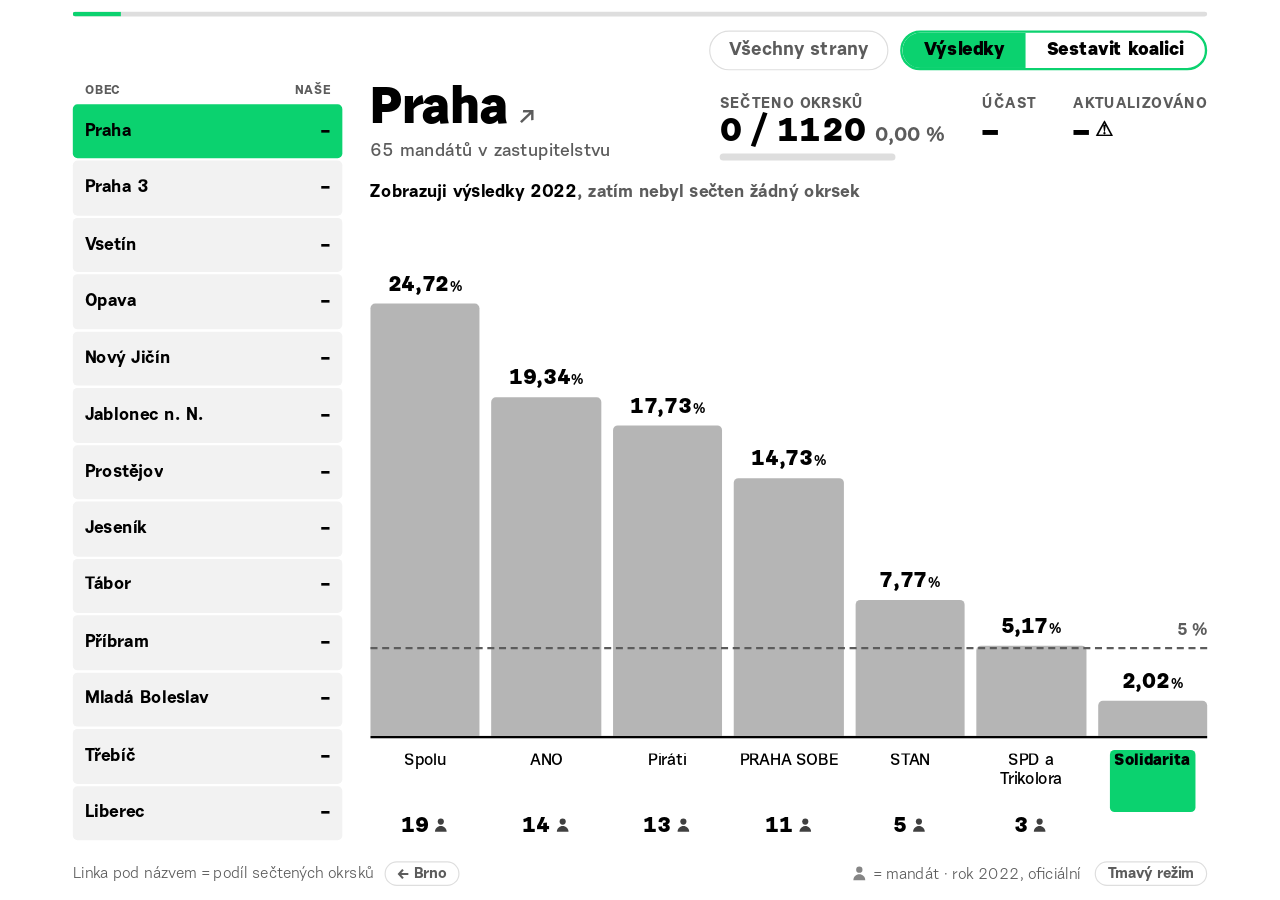
==== mesta.html @ b4650e69 "Stránka mesta.html: 13 dalších měst (stahování, výsledky 2022, barvy, zkratky) Co-Authored-By: Claud" ====
<!doctype html>
<html lang="cs" data-theme="light">
<head>
<meta charset="utf-8">
<meta name="viewport" content="width=device-width, initial-scale=1, viewport-fit=cover">
<title>Volby 2026 – města</title>
<script>
  try { document.documentElement.dataset.theme = localStorage.getItem("vv-theme") || "light"; } catch (e) {}
</script>
<script>document.write('<link rel="stylesheet" href="app.css?v=' + Date.now() + '">');</script>
</head>
<body data-config="config-mesta.json">
<!-- Projektor 4:3 (≥ 700 px) -->
<div id="stage" class="stage">
  <div id="brnoRow" class="brno-row"></div>
  <div class="countdown"><div id="countdown"></div></div>
  <div class="toolbar">
    <button id="allBtn" class="pill-toggle" type="button">Všechny strany</button>
    <div class="seg" role="tablist">
      <button type="button" data-view="res">Výsledky</button>
      <button type="button" data-view="coal">Sestavit koalici</button>
    </div>
  </div>
  <div class="main">
    <aside id="side" class="side"></aside>
    <section id="detail" class="detail"></section>
  </div>
  <footer class="foot">
    <div id="footLeft"></div>
    <div class="foot-right"><span id="seatNote"></span><button id="themeBtn" class="pill-small" type="button"></button></div>
  </footer>
</div>

<!-- Mobil (< 700 px) -->
<div id="mobile" class="mobile">
  <div class="m-bar">
    <div id="mChips" class="m-chips"></div>
    <button id="mTheme" class="pill-small" type="button"></button>
  </div>
  <div id="mUnits"></div>
  <div id="mSeatNote" class="m-note"></div>
</div>
<div id="mCoal" class="m-coal" hidden>
  <div class="m-coal-head"><button id="mCoalClose" class="pill-small" type="button">Zavřít</button></div>
  <div id="mCoalBody" class="m-coal-body"></div>
</div>

<script>
  // GitHub Pages posílá max-age=600 – přidáním času obejdeme mezipaměť, aby se změny projevily hned.
  (function () {
    var s = document.createElement("script");
    s.src = "app.js?v=" + Date.now(); document.body.appendChild(s);
  })();
</script>
</body>
</html>
---- app.css ----
@font-face{font-family:"Urban Grotesk";src:url("fonts/Urban-Grotesk-Regular.otf");font-weight:400;font-display:swap}
@font-face{font-family:"Urban Grotesk";src:url("fonts/Urban-Grotesk-Medium.otf");font-weight:500;font-display:swap}
@font-face{font-family:"Urban Grotesk";src:url("fonts/Urban-Grotesk-Semibold.otf");font-weight:600;font-display:swap}
@font-face{font-family:"Urban Grotesk";src:url("fonts/Urban-Grotesk-Bold.otf");font-weight:700;font-display:swap}
@font-face{font-family:"Urban Grotesk";src:url("fonts/Urban-Grotesk-Black.otf");font-weight:800 900;font-display:swap}

:root{
  --bg:#000;--fg:#fff;--muted:#a3a3a3;--line:#2e2e2e;--soft:#151515;--grey:#5a5a5a;
  --accent:#0bd26f;--on-accent:#000;
  --font:"Urban Grotesk","Helvetica Neue",Arial,sans-serif;
  color-scheme:dark;
}
:root[data-theme="light"]{--bg:#fff;--fg:#000;--muted:#5c5c5c;--line:#dedede;--soft:#f2f2f2;--grey:#b5b5b5;color-scheme:light}

*{box-sizing:border-box}
html,body{margin:0;height:100%}
body{background:var(--bg);color:var(--fg);font-family:var(--font);font-variant-numeric:tabular-nums}
a{color:inherit;text-decoration:none}
a:hover{opacity:.75}
button{font:inherit;color:inherit;background:none;border:0;padding:0;cursor:pointer}
button:focus-visible,a:focus-visible{outline:2px solid var(--accent);outline-offset:2px}

/* ---------- projektor: plátno 1024×768, škálované v JS ---------- */
.stage{position:fixed;left:0;top:0;width:1024px;height:768px;transform-origin:0 0;padding:20px 28px 12px;display:flex;flex-direction:column;gap:18px;overflow:hidden}
.mobile,.m-coal{display:none}

.brno-row{display:flex;gap:14px;align-items:stretch;background:var(--soft);border-radius:8px;padding:14px 16px}
.brno-row[hidden]{display:none}
.brno-meta{display:flex;flex-direction:column;justify-content:space-between;gap:8px;min-width:150px}
.brno-meta a{font-size:30px;font-weight:900;line-height:1}
.brno-meta .rows{display:flex;flex-direction:column;gap:3px;font-size:14px;font-weight:600;color:var(--muted)}
.brno-meta b{color:var(--fg);font-weight:800}
.cells{flex:1;min-width:0;display:grid;grid-auto-flow:column;grid-auto-columns:minmax(0,1fr);gap:5px}
.cell{min-width:0;container-type:inline-size;display:flex;flex-direction:column;justify-content:space-between;gap:4px;padding:8px 5px;border-radius:6px;background:var(--bg);border-top:4px solid}
.cell.ours{background:var(--accent);color:var(--on-accent)}
.cell .n{font-size:clamp(12px,20cqw,14px);font-weight:700;line-height:1.15;height:2.3em}
.cell .n span{display:-webkit-box;-webkit-box-orient:vertical;-webkit-line-clamp:2;overflow:hidden;overflow-wrap:normal;word-break:normal}
.cell .p{font-size:clamp(16px,36cqw,22px);font-weight:900;line-height:1;white-space:nowrap;letter-spacing:-.02em}
.cell .p small,.col .pct small{font-size:.63em;font-weight:700;margin-left:1px}
.cell .s{font-size:14px;font-weight:700;min-height:1.2em}
.cells-note{grid-column:1/-1;align-self:center;color:var(--muted);font-size:14px;font-weight:600}

.countdown{height:4px;margin-top:-10px;background:var(--line);border-radius:2px;overflow:hidden}
.countdown div{height:100%;width:0;background:var(--accent)}

.toolbar{display:flex;justify-content:flex-end;align-items:center;gap:10px;margin:-6px 0}
.pill-toggle{white-space:nowrap;font-weight:700;border:1px solid var(--line);padding:8px 16px;border-radius:999px;font-size:16px;color:var(--muted)}
.pill-toggle.on{background:var(--accent);color:var(--on-accent);border-color:var(--accent)}
.pill-toggle[hidden]{display:none}
.seg{display:flex;border:2px solid var(--accent);border-radius:999px;overflow:hidden;font-weight:800;font-size:16px}
.seg button{white-space:nowrap;padding:7px 18px}
.seg button.on{background:var(--accent);color:var(--on-accent)}

.main{flex:1;min-height:0;display:flex;gap:24px}
.side{width:230px;flex-shrink:0;display:flex;flex-direction:column;gap:2px}
.side[hidden]{display:none}
.side-head{display:flex;justify-content:space-between;font-size:11px;font-weight:700;letter-spacing:.06em;text-transform:uppercase;color:var(--muted);padding:0 10px 4px}
.side-row{position:relative;flex:1;min-height:0;display:flex;align-items:center;justify-content:space-between;gap:8px;padding:0 10px;border-radius:4px;background:var(--soft);overflow:hidden;text-align:left}
.side-row .nm{font-size:15px;font-weight:700;white-space:nowrap;overflow:hidden;text-overflow:ellipsis}
.side-row .v{font-size:15px;font-weight:800;white-space:nowrap}
.side-row .prog{position:absolute;left:0;bottom:0;height:3px;background:var(--accent)}
.side-row.on{background:var(--accent);color:var(--on-accent)}
.side-row.on .prog{background:#000}

.detail{flex:1;min-width:0;display:flex;flex-direction:column;gap:20px}

/* hlavička celku */
.dhead{display:flex;align-items:flex-end;justify-content:space-between;gap:24px;flex-wrap:wrap}
.dname{font-size:44px;font-weight:900;line-height:1;letter-spacing:-.01em;display:flex;align-items:baseline;gap:10px}
.dtitle{display:flex;flex-direction:column;gap:6px}
.dseats{font-size:15px;font-weight:600;color:var(--muted)}
.dname span{font-size:22px;font-weight:600;color:var(--muted)}
.metrics{display:flex;gap:32px;align-items:flex-end}
.metric{display:flex;flex-direction:column;gap:4px}
.lbl{font-size:13px;font-weight:700;letter-spacing:.06em;text-transform:uppercase;color:var(--muted)}
.metric .val{font-size:28px;font-weight:800;line-height:1}
.metric .pad{padding-bottom:10px}
.metric .row{display:flex;align-items:baseline;gap:8px;line-height:1}
.metric .sub{font-size:17px;font-weight:700;color:var(--muted)}
.metric .warn{font-size:.6em;margin-left:4px;vertical-align:.25em}
.bar6{height:6px;width:150px;background:var(--line);border-radius:3px;overflow:hidden}
.bar6 div{height:100%;background:var(--accent)}

/* sloupcový graf */
.chart{flex:1;min-height:0;display:flex;flex-direction:column;gap:10px}
.ref-note{font-size:15px;font-weight:700;color:var(--muted);margin-bottom:-4px}
.ref-note b{color:var(--fg)}
.plot{flex:1;min-height:0;position:relative;display:flex;gap:10px;container-type:inline-size;align-items:stretch;border-bottom:2px solid var(--fg)}
.five{position:absolute;left:0;right:0;border-top:2px dashed var(--muted);pointer-events:none;z-index:1}
.five span{position:absolute;right:0;top:-22px;font-size:14px;font-weight:700;color:var(--muted);background:var(--bg);padding-left:6px}
.col{flex:1;min-width:0;display:flex;flex-direction:column;justify-content:flex-end}
.col .pct{font-size:clamp(15px,2.5cqw,26px);font-weight:800;text-align:center;margin-bottom:6px;white-space:nowrap;letter-spacing:-.02em;position:relative;z-index:2;align-self:center;background:var(--bg);padding:0 4px;border-radius:3px}
.dense .col .pct{font-size:clamp(13px,1.75cqw,22px)}
.col .bar{height:0;border-radius:4px 4px 0 0;transition:height .6s ease}
.labels{display:flex;gap:10px;align-items:flex-start}
.lab{flex:1;min-width:0;display:flex;flex-direction:column;align-items:center;gap:4px;text-align:center}
.lab .n{display:flex;align-items:flex-start;justify-content:center;max-width:100%;height:calc(3 * 1.12em + 6px);padding:3px 4px;font-size:14px;font-weight:600;line-height:1.12}
.lab .n span{display:-webkit-box;-webkit-box-orient:vertical;-webkit-line-clamp:3;overflow:hidden;overflow-wrap:normal;word-break:normal;hyphens:manual}
.lab .n.ours{font-weight:800;background:var(--accent);color:var(--on-accent);border-radius:4px}
.dense .lab .n{font-size:12px;line-height:1.12;height:calc(3 * 1.12em + 6px);padding:3px 2px}
.dense .lab .n span{-webkit-line-clamp:3}
.lab .s{font-size:18px;font-weight:800;white-space:nowrap;line-height:1.1;min-height:1.1em}
.dense .lab .s{font-size:18px}
.dense .labels,.dense .plot{gap:6px}

.empty{flex:1;min-height:0;display:flex;flex-direction:column;align-items:center;justify-content:center;gap:8px;border:2px dashed var(--line);border-radius:8px}
.empty b{font-size:36px;font-weight:800}
.empty span{font-size:18px;color:var(--muted)}

/* koalice */
.coal{height:100%;display:flex;flex-direction:column;gap:20px}
.coal-head{display:flex;align-items:flex-end;justify-content:space-between;gap:16px;flex-wrap:wrap}
.coal-head .nm{font-size:40px;font-weight:900;line-height:1;margin-top:6px}
.coal-head .tot{font-size:16px;font-weight:600;color:var(--muted)}
.coal-sum{display:flex;align-items:center;gap:16px;flex-wrap:wrap;font-size:18px}
.coal-sum .n{font-weight:900}
.coal-sum .of{font-weight:700;color:var(--muted)}
.status{font-weight:800;padding:5px 12px;border-radius:999px;background:var(--soft)}
.status.ok{background:var(--accent);color:var(--on-accent)}
.reset{margin-left:auto;font-size:14px;font-weight:700;color:var(--muted);border:1px solid var(--line);padding:5px 12px;border-radius:999px}
.coal-bar{position:relative;height:72px;background:var(--soft);border-radius:4px;display:flex;margin-bottom:24px}
.seg-c{height:100%;display:flex;align-items:center;justify-content:center;font-size:28px;font-weight:900;border-right:2px solid var(--bg);overflow:hidden;transition:width .3s ease}
.maj-line{position:absolute;top:-8px;bottom:-8px;border-left:3px solid var(--fg)}
.maj-lbl{position:absolute;top:84px;transform:translateX(-50%);font-size:14px;font-weight:700;white-space:nowrap}
.cards{display:grid;grid-template-columns:repeat(auto-fill,minmax(150px,1fr));gap:8px;align-content:start}
.card{display:flex;flex-direction:column;gap:6px;padding:0 0 10px;border-radius:6px;overflow:hidden;border:2px solid var(--line);text-align:left}
.card:active{transform:scale(.97)}
.card.on{background:var(--soft);border-color:var(--fg)}
.card.on.ours{border-color:var(--accent)}
.card .top{height:6px}
.card .n{padding:0 12px;font-size:15px;font-weight:700;line-height:1.15;min-height:35px}
.card .r{padding:0 12px;display:flex;align-items:baseline;justify-content:space-between;gap:6px}
.card .s{font-size:24px;font-weight:900}
.card .a{font-size:13px;font-weight:700}
.card .a.add-ours{color:var(--accent)}
.card.on .a{color:var(--muted)}
.coal .empty b{font-size:24px}

.foot{display:flex;justify-content:space-between;align-items:center;font-size:13px;color:var(--muted)}
.foot b{color:var(--fg);font-weight:700;white-space:nowrap}
#footLeft{display:flex;gap:10px;align-items:center}
.foot-right{display:flex;gap:12px;align-items:center}
.pill-small{font-weight:700;border:1px solid var(--line);padding:3px 10px;border-radius:999px;white-space:nowrap;color:inherit}
.foot .pill-small.fg{color:var(--fg)}

/* ---------- mobil ---------- */
@media (max-width:699px){
  .stage{display:none}
  .mobile{display:block;padding-bottom:32px}
  .m-bar{position:sticky;top:0;z-index:5;display:flex;align-items:center;gap:8px;padding:8px 16px;padding-top:calc(8px + env(safe-area-inset-top,0px));background:var(--bg);border-bottom:1px solid var(--line)}
  .m-chips{flex:1;min-width:0;display:flex;gap:6px;overflow-x:auto;scrollbar-width:none}
  .m-chips::-webkit-scrollbar{display:none}
  .m-chips a{flex:none;display:flex;align-items:center;min-height:44px;padding:0 14px;border-radius:999px;background:var(--soft);font-weight:700;font-size:15px;white-space:nowrap}
  .m-bar .pill-small{min-height:44px;padding:0 12px}
  .m-unit{padding:20px 16px 8px;border-bottom:1px solid var(--line);scroll-margin-top:64px}
  .m-unit h2{margin:0;font-size:30px;font-weight:900;line-height:1.05}
  .m-unit h2 span{font-size:18px;color:var(--muted);font-weight:600}
  .m-meta{display:flex;flex-wrap:wrap;gap:4px 16px;margin:8px 0 12px;font-size:14px;font-weight:600;color:var(--muted)}
  .m-meta b{color:var(--fg);font-weight:800}
  .m-prog{height:4px;background:var(--line);border-radius:2px;overflow:hidden;margin-bottom:14px}
  .m-prog div{height:100%;background:var(--accent)}
  .hbars{display:flex;flex-direction:column;gap:10px}
  .hrow{display:grid;grid-template-columns:minmax(0,1fr) auto;gap:2px 10px;align-items:center}
  .hrow .n{font-size:15px;font-weight:600;line-height:1.2;min-width:0;overflow-wrap:anywhere}
  .hrow .n.ours{font-weight:800}
  .hrow .n.ours::before{content:"";display:inline-block;width:10px;height:10px;border-radius:2px;background:var(--accent);margin-right:6px}
  .hrow .v{font-size:16px;font-weight:800;text-align:right;white-space:nowrap}
  .hrow .v small{font-weight:600;color:var(--muted);font-size:13px;margin-left:6px}
  .hrow .track{grid-column:1/-1;height:12px;background:var(--soft);border-radius:0 3px 3px 0;position:relative}
  .hrow .track div{height:100%;border-radius:0 3px 3px 0;transition:width .6s ease}
  .hrow .track .f5{position:absolute;top:-3px;bottom:-3px;border-left:2px dashed var(--muted)}
  .m-actions{display:flex;gap:8px;flex-wrap:wrap;margin:14px 0 8px}
  .m-actions button{min-height:44px;padding:0 16px;border-radius:999px;font-weight:800;font-size:15px;border:2px solid var(--accent)}
  .m-actions button.sec{border:1px solid var(--line);font-weight:700;color:var(--muted)}
  .m-empty{border:2px dashed var(--line);border-radius:8px;padding:24px;text-align:center}
  .m-empty b{display:block;font-size:22px}
  .m-empty span{color:var(--muted)}
  .m-note{padding:16px;font-size:13px;color:var(--muted)}
  .m-coal{position:fixed;inset:0;z-index:10;background:var(--bg);display:flex;flex-direction:column;overflow:auto}
  .m-coal[hidden]{display:none}
  .m-coal-head{display:flex;justify-content:flex-end;padding:12px 16px;padding-top:calc(12px + env(safe-area-inset-top,0px))}
  .m-coal-head .pill-small{min-height:44px;padding:0 16px}
  .m-coal-body{padding:0 16px 32px}
  .m-coal-body .coal{height:auto}
  .m-coal-body .coal-head .nm{font-size:30px}
  .m-coal-body .seg-c{font-size:20px}
  .m-coal-body .cards{grid-template-columns:repeat(auto-fill,minmax(140px,1fr))}
  .m-coal-body .card{min-height:44px}
  .m-coal-body .reset{min-height:44px}
}
@media (prefers-reduced-motion:reduce){.col .bar,.seg-c,.hrow .track div{transition:none}}

/* ikona mandátu */
.seat{width:.78em;height:.78em;margin-left:.18em;vertical-align:-.06em;fill:currentColor;opacity:.75;flex:none}
.foot .seat,.m-note .seat{width:1.1em;height:1.1em;vertical-align:-.2em;margin:0 .15em 0 0}
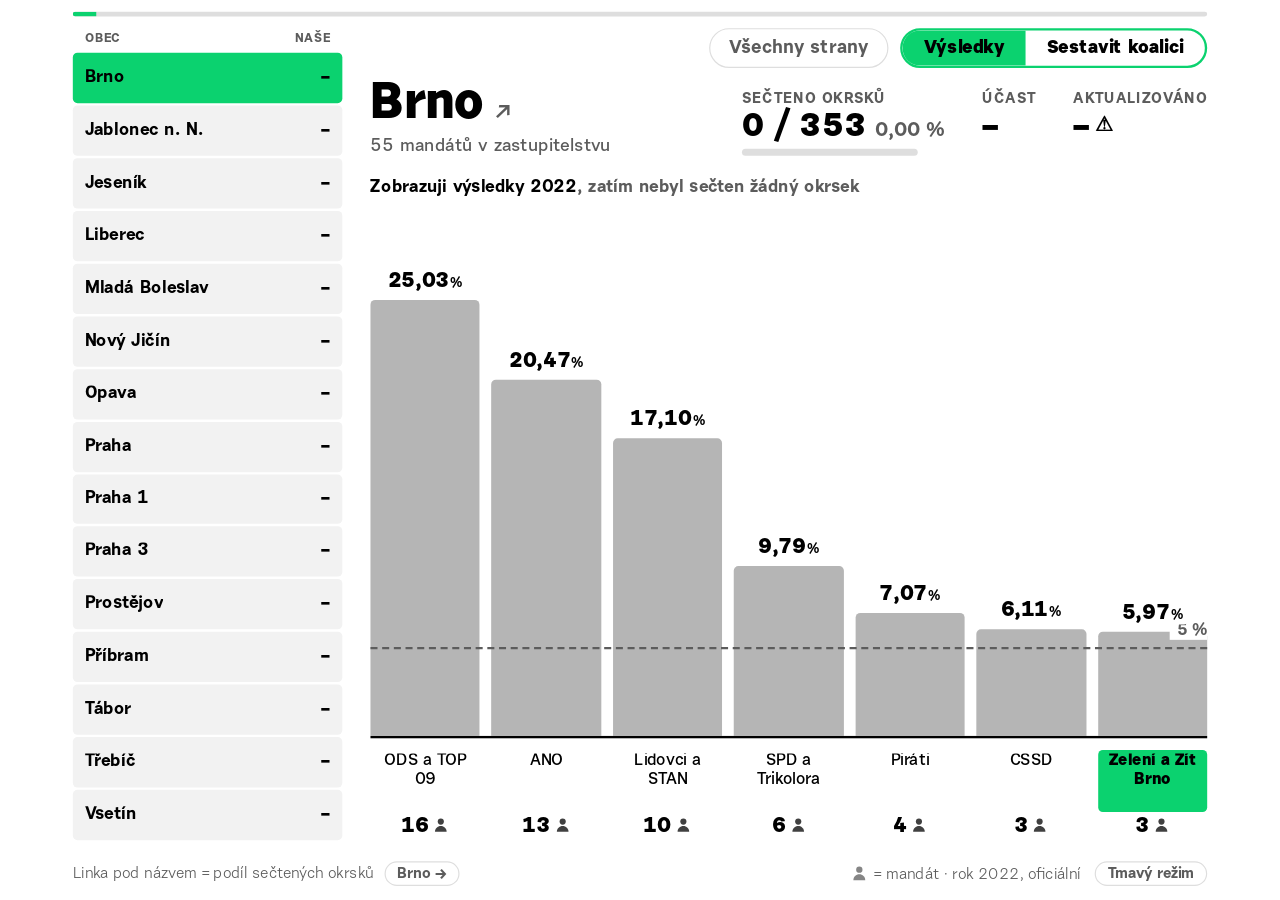
==== commit 23047cf6: "Lišta přepínačů v pravém sloupci – levý sloupec začíná hned pod odpočtem Co-Authored-By: Claude Opus" ====
--- a/mesta.html
+++ b/mesta.html
@@ -14,16 +14,18 @@
 <div id="stage" class="stage">
   <div id="brnoRow" class="brno-row"></div>
   <div class="countdown"><div id="countdown"></div></div>
-  <div class="toolbar">
-    <button id="allBtn" class="pill-toggle" type="button">Všechny strany</button>
-    <div class="seg" role="tablist">
-      <button type="button" data-view="res">Výsledky</button>
-      <button type="button" data-view="coal">Sestavit koalici</button>
-    </div>
-  </div>
   <div class="main">
     <aside id="side" class="side"></aside>
-    <section id="detail" class="detail"></section>
+    <div class="right">
+      <div class="toolbar">
+        <button id="allBtn" class="pill-toggle" type="button">Všechny strany</button>
+        <div class="seg" role="tablist">
+          <button type="button" data-view="res">Výsledky</button>
+          <button type="button" data-view="coal">Sestavit koalici</button>
+        </div>
+      </div>
+      <section id="detail" class="detail"></section>
+    </div>
   </div>
   <footer class="foot">
     <div id="footLeft"></div>
--- a/app.css
+++ b/app.css
@@ -43,7 +43,8 @@
 .countdown{height:4px;margin-top:-10px;background:var(--line);border-radius:2px;overflow:hidden}
 .countdown div{height:100%;width:0;background:var(--accent)}
 
-.toolbar{display:flex;justify-content:flex-end;align-items:center;gap:10px;margin:-6px 0}
+.right{flex:1;min-width:0;display:flex;flex-direction:column;gap:10px}
+.toolbar{display:flex;justify-content:flex-end;align-items:center;gap:10px;margin-top:-4px}
 .pill-toggle{white-space:nowrap;font-weight:700;border:1px solid var(--line);padding:8px 16px;border-radius:999px;font-size:16px;color:var(--muted)}
 .pill-toggle.on{background:var(--accent);color:var(--on-accent);border-color:var(--accent)}
 .pill-toggle[hidden]{display:none}
@@ -51,7 +52,7 @@
 .seg button{white-space:nowrap;padding:7px 18px}
 .seg button.on{background:var(--accent);color:var(--on-accent)}
 
-.main{flex:1;min-height:0;display:flex;gap:24px}
+.main{flex:1;min-height:0;display:flex;gap:24px;margin-top:-4px}
 .side{width:230px;flex-shrink:0;display:flex;flex-direction:column;gap:2px}
 .side[hidden]{display:none}
 .side-head{display:flex;justify-content:space-between;font-size:11px;font-weight:700;letter-spacing:.06em;text-transform:uppercase;color:var(--muted);padding:0 10px 4px}
@@ -62,7 +63,7 @@
 .side-row.on{background:var(--accent);color:var(--on-accent)}
 .side-row.on .prog{background:#000}
 
-.detail{flex:1;min-width:0;display:flex;flex-direction:column;gap:20px}
+.detail{flex:1;min-width:0;min-height:0;display:flex;flex-direction:column;gap:20px}
 
 /* hlavička celku */
 .dhead{display:flex;align-items:flex-end;justify-content:space-between;gap:24px;flex-wrap:wrap}
